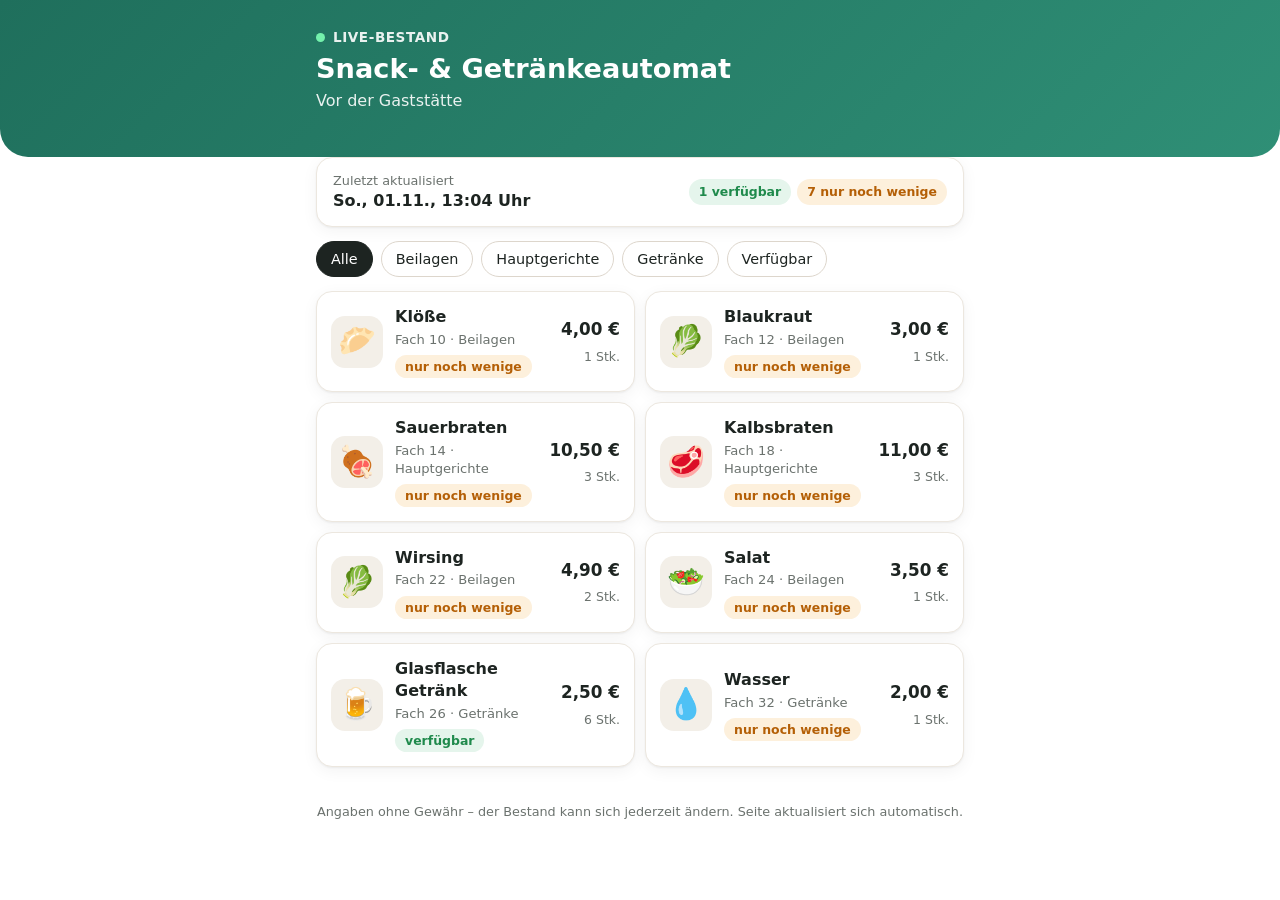
==== index.html @ 4660af88 "Befüllungs-Info: letzte/nächste Befüllung (refill-done, refill-next)" ====
<!doctype html>
<html lang="de">
<head>
  <meta charset="utf-8">
  <meta name="viewport" content="width=device-width, initial-scale=1, viewport-fit=cover">
  <title>Live-Bestand – Automat</title>
  <meta name="description" content="Was ist gerade im Automaten? Aktueller Live-Bestand.">
  <meta name="theme-color" content="#1f6f5c">
  <meta name="color-scheme" content="light">
  <link rel="icon" href="data:image/svg+xml,<svg xmlns='http://www.w3.org/2000/svg' viewBox='0 0 100 100'><text y='.9em' font-size='90'>🥤</text></svg>">
  <link rel="stylesheet" href="style.css">
</head>
<body>
  <header class="hero">
    <div class="wrap">
      <p class="eyebrow"><span class="dot" aria-hidden="true"></span> Live-Bestand</p>
      <h1 id="machine">Unser Automat</h1>
      <p id="location" class="sub"></p>
    </div>
  </header>

  <main class="wrap">
    <div id="example" class="notice" hidden></div>

    <section id="refill" class="refill" hidden aria-live="polite">
      <p id="refill-last" hidden>🔄 <span class="muted">Letzte Befüllung:</span> <strong id="refill-last-val"></strong></p>
      <p id="refill-next" hidden>📅 <span class="muted">Nächste Befüllung:</span> <strong id="refill-next-val"></strong><span id="refill-next-note"></span></p>
    </section>

    <section class="bar" aria-live="polite">
      <div>
        <span class="muted">Zuletzt aktualisiert</span>
        <strong id="updated">–</strong>
      </div>
      <div class="summary" id="summary"></div>
    </section>

    <nav class="filters" id="filters" aria-label="Kategorien"></nav>

    <ul id="list" class="list" aria-busy="true">
      <li class="skeleton"></li><li class="skeleton"></li><li class="skeleton"></li>
    </ul>

    <p id="error" class="error" hidden>Bestand konnte gerade nicht geladen werden. Wir versuchen es gleich erneut.</p>
  </main>

  <footer class="wrap foot">
    <p>Angaben ohne Gewähr – der Bestand kann sich jederzeit ändern. Seite aktualisiert sich automatisch.</p>
  </footer>
  <script src="app.js"></script>
</body>
</html>
---- style.css ----
:root{
  --bg:transparent; --card:#fff; --ink:#1d2421; --muted:#6b726e; --brand:#1f6f5c; --brand2:#2f8f76;
  --ok:#1f8a4c; --ok-bg:#e5f5ec; --low:#b45f06; --low-bg:#fdf0dc; --out:#9a3434; --out-bg:#f8e3e3;
  --radius:16px; --shadow:0 1px 2px rgba(0,0,0,.05),0 4px 16px rgba(0,0,0,.05);
}
*{box-sizing:border-box}
html{-webkit-text-size-adjust:100%}
html,body{background:transparent}
body{margin:0;min-width:0;overflow-x:hidden;font-family:system-ui,-apple-system,"Segoe UI",Roboto,"Helvetica Neue",Arial,sans-serif;background:var(--bg);color:var(--ink);line-height:1.4}
.wrap{max-width:680px;margin:0 auto;padding:0 16px}
.hero{background:linear-gradient(135deg,var(--brand),var(--brand2));color:#fff;padding:28px 0 44px;border-radius:0 0 28px 28px}
.eyebrow{margin:0 0 6px;font-size:.85rem;font-weight:600;letter-spacing:.04em;text-transform:uppercase;opacity:.9;display:flex;align-items:center;gap:8px}
.dot{width:9px;height:9px;border-radius:50%;background:#7dffb5;box-shadow:0 0 0 0 rgba(125,255,181,.7);animation:pulse 2s infinite}
@keyframes pulse{70%{box-shadow:0 0 0 9px rgba(125,255,181,0)}100%{box-shadow:0 0 0 0 rgba(125,255,181,0)}}
h1{margin:0;font-size:1.7rem;line-height:1.15}
.sub{margin:6px 0 0;opacity:.9}
main{margin-top:-26px}
.right{min-width:0}
.notice{background:#fff8d6;border:1px solid #f0dc8a;color:#6b5600;padding:10px 14px;border-radius:12px;margin-bottom:12px;font-size:.9rem}
.refill{border:1px solid #d6e9e2;background:#f1f8f5;border-radius:12px;padding:8px 14px;margin-bottom:12px;font-size:.88rem}
.refill[hidden],.refill p[hidden]{display:none}
.refill p{margin:2px 0;overflow-wrap:anywhere}
.bar{border:1px solid #ece7df;background:var(--card);border-radius:var(--radius);box-shadow:var(--shadow);padding:14px 16px;display:flex;justify-content:space-between;align-items:center;gap:12px;flex-wrap:wrap}
.bar .muted{display:block;font-size:.8rem}
.muted{color:var(--muted)}
.summary{display:flex;gap:6px;flex-wrap:wrap}
.pill{font-size:.78rem;font-weight:600;padding:4px 10px;border-radius:999px;white-space:nowrap}
.pill.verfuegbar{background:var(--ok-bg);color:var(--ok)}
.pill.wenige{background:var(--low-bg);color:var(--low)}
.pill.ausverkauft{background:var(--out-bg);color:var(--out)}
.filters{display:flex;gap:8px;overflow-x:auto;padding:14px 0 4px;scrollbar-width:none}
.filters::-webkit-scrollbar{display:none}
.filters button{font:inherit;font-size:.9rem;border:1px solid #ddd6cc;background:#fff;color:var(--ink);padding:7px 14px;border-radius:999px;cursor:pointer;white-space:nowrap}
.filters button[aria-pressed="true"]{background:var(--ink);color:#fff;border-color:var(--ink)}
.list{list-style:none;margin:10px 0 0;padding:0;display:grid;gap:10px}
@media (min-width:560px){.list{grid-template-columns:1fr 1fr}}
.item{border:1px solid #ece7df;background:var(--card);border-radius:var(--radius);box-shadow:var(--shadow);padding:14px;display:flex;gap:12px;align-items:center}
.item.ausverkauft{opacity:.62}
.item.ausverkauft .emoji{filter:grayscale(1)}
.emoji{font-size:1.9rem;width:52px;height:52px;flex:none;display:grid;place-items:center;background:#f3efe8;border-radius:14px}
.info{flex:1;min-width:0}
.name{font-weight:650;margin:0 0 2px;overflow-wrap:anywhere}
.meta{font-size:.82rem;color:var(--muted);margin:0 0 6px}
.right{text-align:right;flex:none;display:flex;flex-direction:column;align-items:flex-end;gap:6px}
.price{font-weight:700;font-size:1.05rem}
.qty{font-size:.78rem;color:var(--muted)}
.skeleton{height:80px;border-radius:var(--radius);background:linear-gradient(90deg,#ece7df 25%,#f5f1eb 50%,#ece7df 75%);background-size:200% 100%;animation:sh 1.2s infinite}
@keyframes sh{to{background-position:-200% 0}}
.error{background:var(--out-bg);color:var(--out);padding:10px 14px;border-radius:12px;margin-top:12px}
.empty{color:var(--muted);text-align:center;padding:24px}
.foot{color:var(--muted);font-size:.8rem;padding:24px 16px 40px;text-align:center}
@media (prefers-reduced-motion:reduce){.dot,.skeleton{animation:none}}
/* Sehr schmale Breiten (z. B. iframe in Seitenleiste / kleine Handys) */
@media (max-width:360px){
  .wrap{padding:0 10px}
  .hero{padding:20px 0 38px;border-radius:0 0 20px 20px}
  h1{font-size:1.35rem}
  .item{padding:10px;gap:8px}
  .emoji{width:40px;height:40px;font-size:1.5rem;border-radius:10px}
  .price{font-size:.95rem}
  .bar{padding:12px}
}
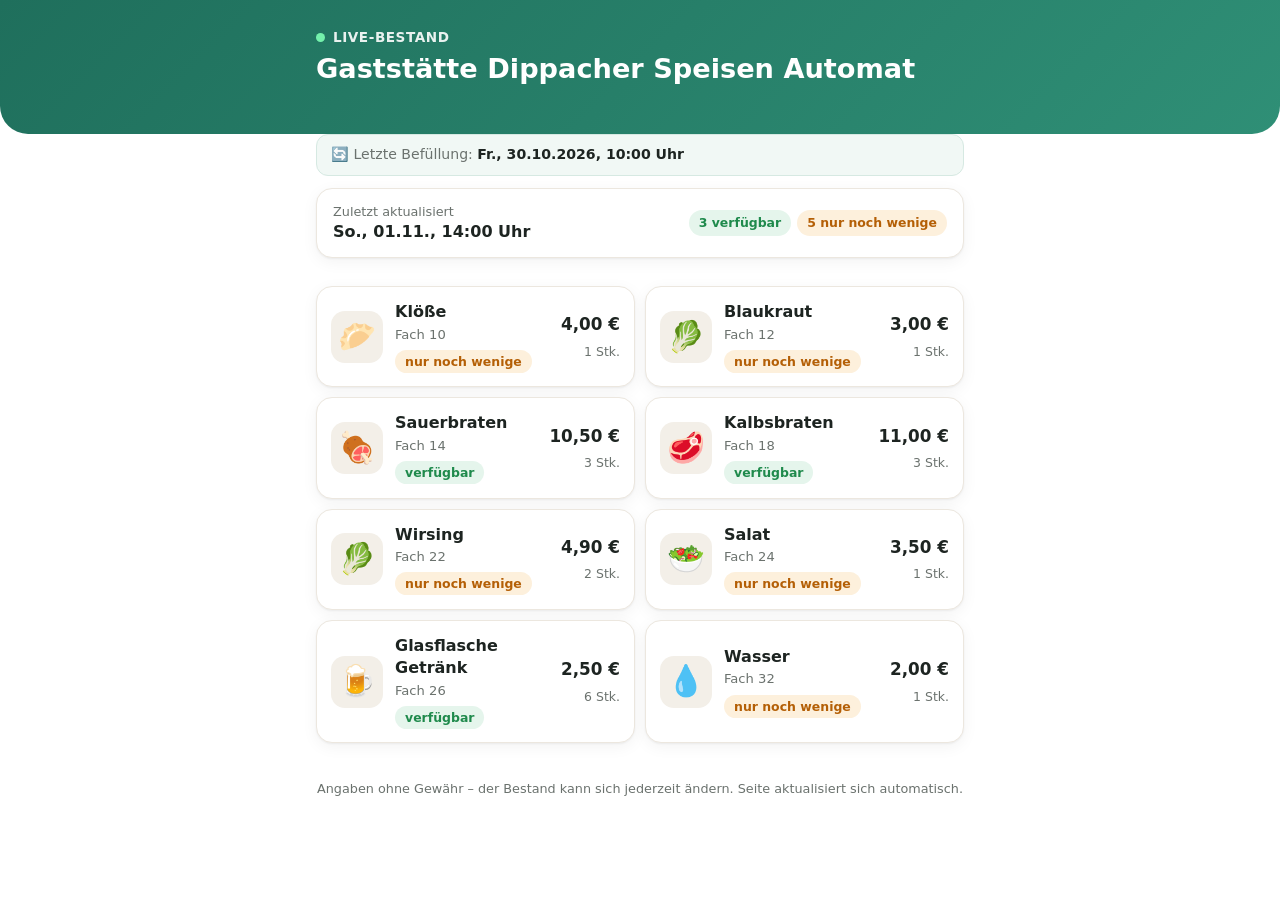
==== commit ec923ea6: "Titel: Gaststätte Dippacher Speisen Automat" ====
--- a/index.html
+++ b/index.html
@@ -3,7 +3,7 @@
 <head>
   <meta charset="utf-8">
   <meta name="viewport" content="width=device-width, initial-scale=1, viewport-fit=cover">
-  <title>Live-Bestand – Automat</title>
+  <title>Gaststätte Dippacher Speisen Automat – Live-Bestand</title>
   <meta name="description" content="Was ist gerade im Automaten? Aktueller Live-Bestand.">
   <meta name="theme-color" content="#1f6f5c">
   <meta name="color-scheme" content="light">
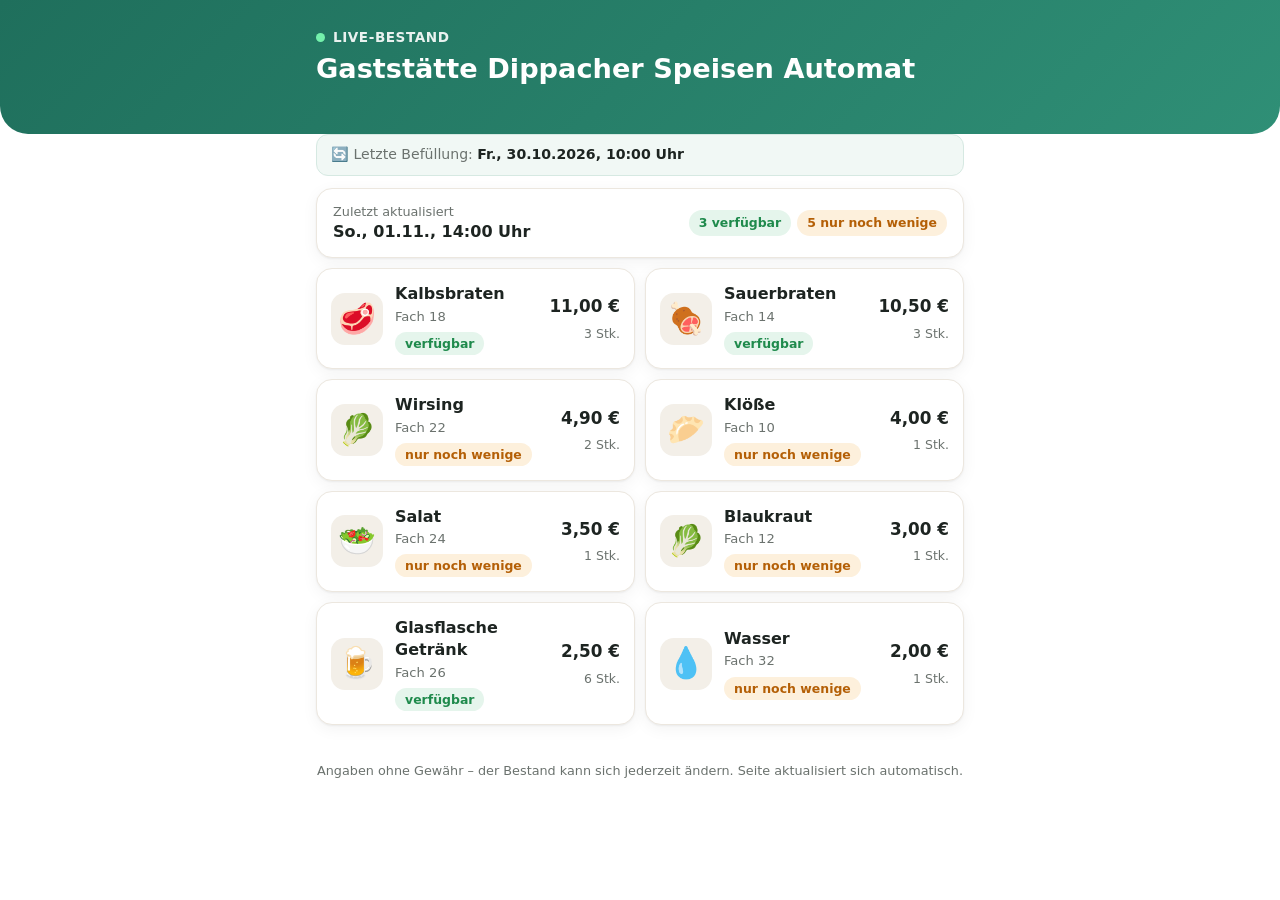
==== commit e4d3adc5: "Kategorie-Navigation entfernt, Cache-Busting" ====
--- a/index.html
+++ b/index.html
@@ -8,7 +8,7 @@
   <meta name="theme-color" content="#1f6f5c">
   <meta name="color-scheme" content="light">
   <link rel="icon" href="data:image/svg+xml,<svg xmlns='http://www.w3.org/2000/svg' viewBox='0 0 100 100'><text y='.9em' font-size='90'>🥤</text></svg>">
-  <link rel="stylesheet" href="style.css">
+  <link rel="stylesheet" href="style.css?v=3">
 </head>
 <body>
   <header class="hero">
@@ -35,7 +35,6 @@
       <div class="summary" id="summary"></div>
     </section>
 
-    <nav class="filters" id="filters" aria-label="Kategorien"></nav>
 
     <ul id="list" class="list" aria-busy="true">
       <li class="skeleton"></li><li class="skeleton"></li><li class="skeleton"></li>
@@ -47,6 +46,6 @@
   <footer class="wrap foot">
     <p>Angaben ohne Gewähr – der Bestand kann sich jederzeit ändern. Seite aktualisiert sich automatisch.</p>
   </footer>
-  <script src="app.js"></script>
+  <script src="app.js?v=3"></script>
 </body>
 </html>
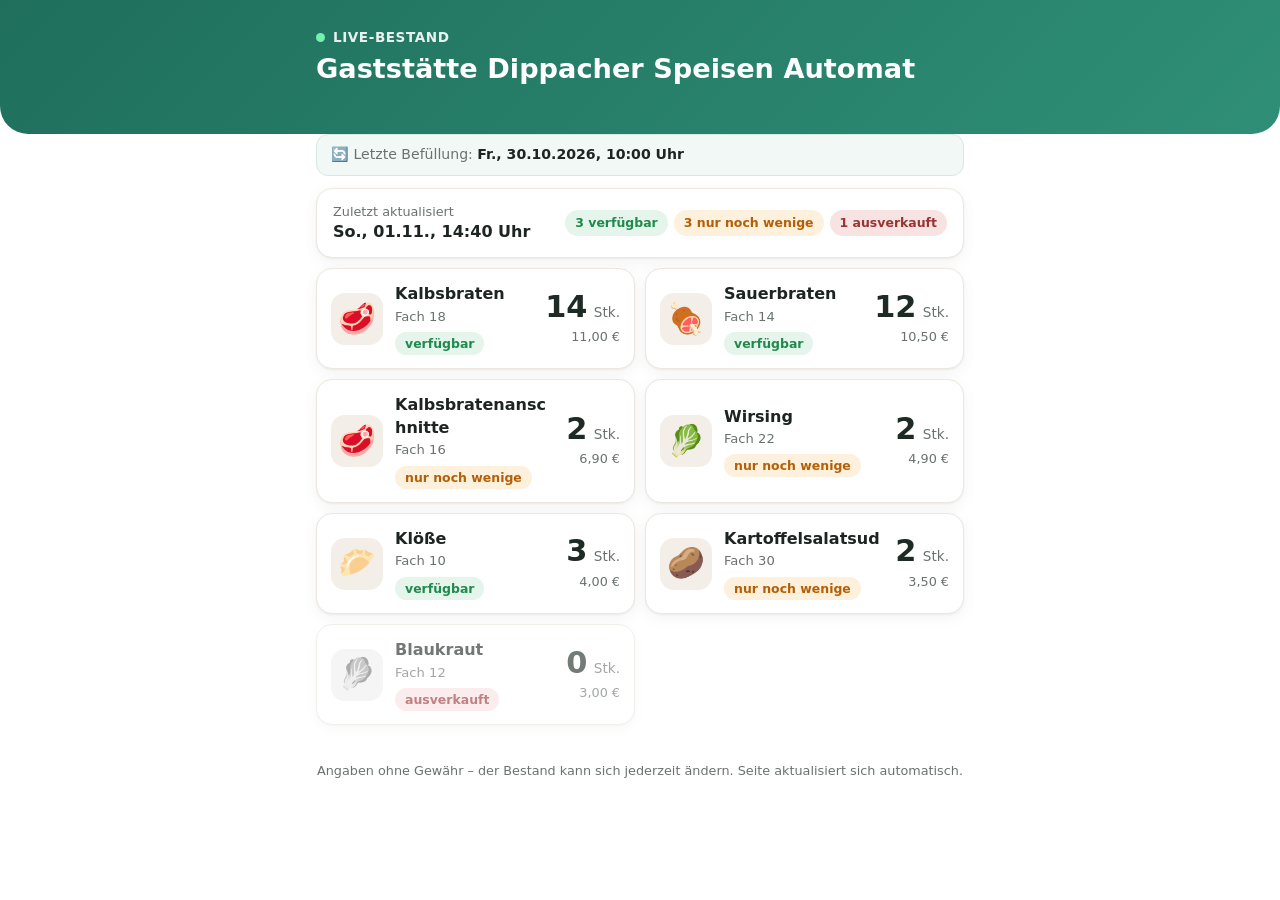
==== commit d516dfe3: "Artikel bereinigt, Stueckzahl prominent, Preis kleiner" ====
--- a/index.html
+++ b/index.html
@@ -8,7 +8,7 @@
   <meta name="theme-color" content="#1f6f5c">
   <meta name="color-scheme" content="light">
   <link rel="icon" href="data:image/svg+xml,<svg xmlns='http://www.w3.org/2000/svg' viewBox='0 0 100 100'><text y='.9em' font-size='90'>🥤</text></svg>">
-  <link rel="stylesheet" href="style.css?v=3">
+  <link rel="stylesheet" href="style.css?v=4">
 </head>
 <body>
   <header class="hero">
@@ -46,6 +46,6 @@
   <footer class="wrap foot">
     <p>Angaben ohne Gewähr – der Bestand kann sich jederzeit ändern. Seite aktualisiert sich automatisch.</p>
   </footer>
-  <script src="app.js?v=3"></script>
+  <script src="app.js?v=4"></script>
 </body>
 </html>
--- a/style.css
+++ b/style.css
@@ -42,8 +42,8 @@
 .name{font-weight:650;margin:0 0 2px;overflow-wrap:anywhere}
 .meta{font-size:.82rem;color:var(--muted);margin:0 0 6px}
 .right{text-align:right;flex:none;display:flex;flex-direction:column;align-items:flex-end;gap:6px}
-.price{font-weight:700;font-size:1.05rem}
-.qty{font-size:.78rem;color:var(--muted)}
+.price{font-weight:500;font-size:.8rem;color:var(--muted)}
+.qty{font-size:.85rem;color:var(--muted);white-space:nowrap}.qty b{font-size:1.9rem;font-weight:800;color:var(--text,#1d2b24);line-height:1;margin-right:2px}
 .skeleton{height:80px;border-radius:var(--radius);background:linear-gradient(90deg,#ece7df 25%,#f5f1eb 50%,#ece7df 75%);background-size:200% 100%;animation:sh 1.2s infinite}
 @keyframes sh{to{background-position:-200% 0}}
 .error{background:var(--out-bg);color:var(--out);padding:10px 14px;border-radius:12px;margin-top:12px}
@@ -57,6 +57,6 @@
   h1{font-size:1.35rem}
   .item{padding:10px;gap:8px}
   .emoji{width:40px;height:40px;font-size:1.5rem;border-radius:10px}
-  .price{font-size:.95rem}
+  .price{font-size:.75rem}
   .bar{padding:12px}
 }
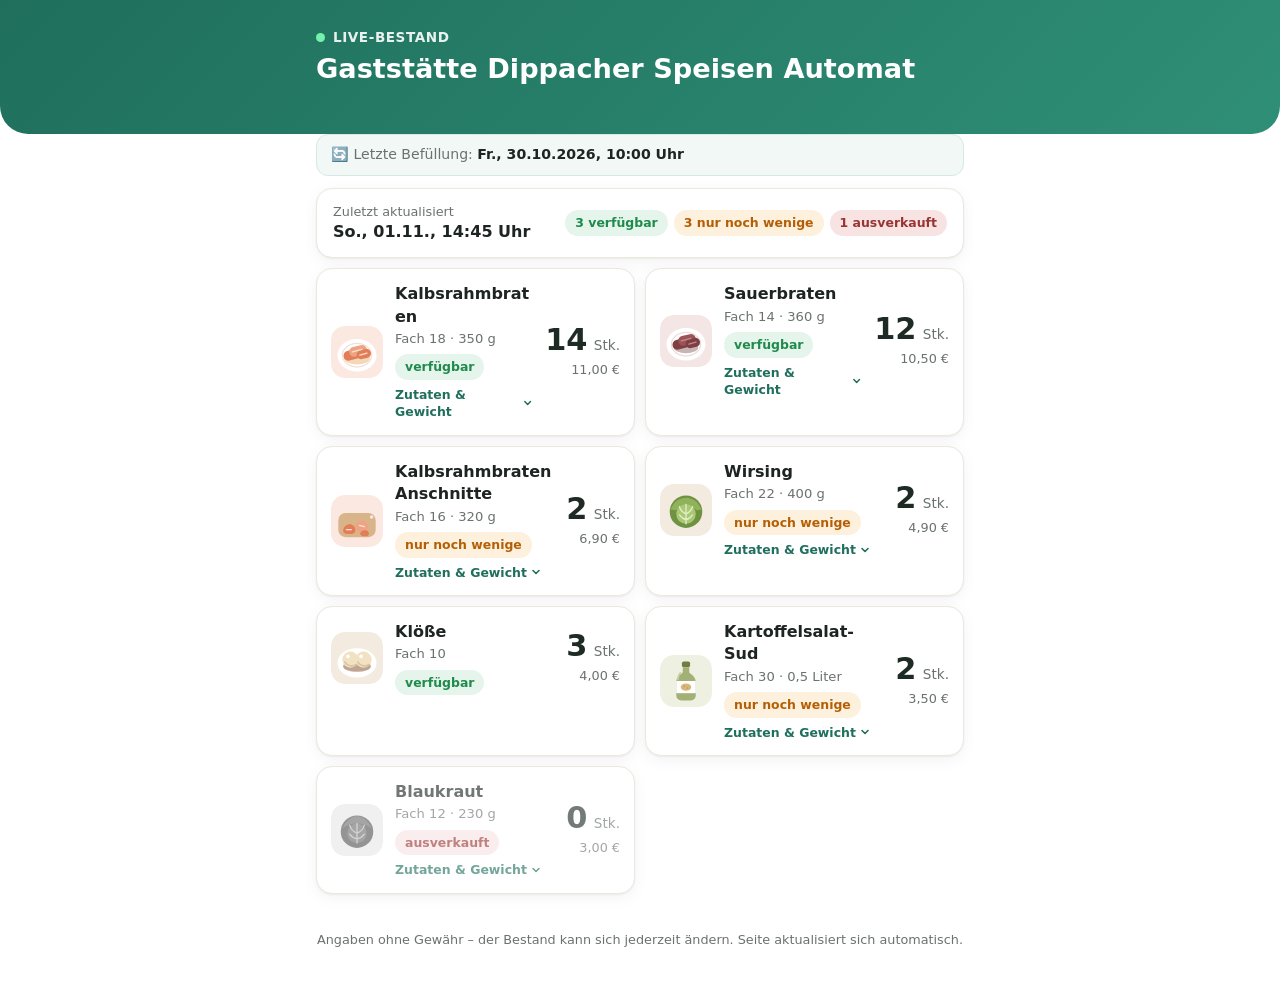
==== commit 55c190f6: "Eigene SVG-Icons, Gewicht & Zutaten laut Etikett (details.json) als aufklappbare Details" ====
--- a/index.html
+++ b/index.html
@@ -8,7 +8,7 @@
   <meta name="theme-color" content="#1f6f5c">
   <meta name="color-scheme" content="light">
   <link rel="icon" href="data:image/svg+xml,<svg xmlns='http://www.w3.org/2000/svg' viewBox='0 0 100 100'><text y='.9em' font-size='90'>🥤</text></svg>">
-  <link rel="stylesheet" href="style.css?v=4">
+  <link rel="stylesheet" href="style.css?v=5">
 </head>
 <body>
   <header class="hero">
@@ -46,6 +46,6 @@
   <footer class="wrap foot">
     <p>Angaben ohne Gewähr – der Bestand kann sich jederzeit ändern. Seite aktualisiert sich automatisch.</p>
   </footer>
-  <script src="app.js?v=4"></script>
+  <script src="app.js?v=5"></script>
 </body>
 </html>
--- a/style.css
+++ b/style.css
@@ -32,15 +32,43 @@
 .filters::-webkit-scrollbar{display:none}
 .filters button{font:inherit;font-size:.9rem;border:1px solid #ddd6cc;background:#fff;color:var(--ink);padding:7px 14px;border-radius:999px;cursor:pointer;white-space:nowrap}
 .filters button[aria-pressed="true"]{background:var(--ink);color:#fff;border-color:var(--ink)}
-.list{list-style:none;margin:10px 0 0;padding:0;display:grid;gap:10px}
+.list{list-style:none;margin:10px 0 0;padding:0;display:grid;gap:10px;grid-auto-flow:row dense}
 @media (min-width:560px){.list{grid-template-columns:1fr 1fr}}
-.item{border:1px solid #ece7df;background:var(--card);border-radius:var(--radius);box-shadow:var(--shadow);padding:14px;display:flex;gap:12px;align-items:center}
-.item.ausverkauft{opacity:.62}
+.item{border:1px solid #ece7df;background:var(--card);border-radius:var(--radius);box-shadow:var(--shadow);padding:0;overflow:hidden}
+.row{all:unset;box-sizing:border-box;width:100%;padding:14px;display:flex;gap:12px;align-items:center;cursor:default}
+button.row{cursor:pointer;-webkit-tap-highlight-color:transparent}
+button.row:hover{background:#fcfaf7}
+button.row:focus-visible{outline:3px solid var(--brand2);outline-offset:-3px;border-radius:var(--radius)}
+.item.open{grid-column:1/-1}
+.item.ausverkauft .row{opacity:.62}
 .item.ausverkauft .emoji{filter:grayscale(1)}
-.emoji{font-size:1.9rem;width:52px;height:52px;flex:none;display:grid;place-items:center;background:#f3efe8;border-radius:14px}
+.emoji{font-size:1.9rem;width:52px;height:52px;flex:none;display:grid;place-items:center;background:#f3efe8;border-radius:14px;overflow:hidden}
+.emoji.has-icon{background:none}
+.emoji img{width:100%;height:100%;display:block}
 .info{flex:1;min-width:0}
-.name{font-weight:650;margin:0 0 2px;overflow-wrap:anywhere}
-.meta{font-size:.82rem;color:var(--muted);margin:0 0 6px}
+.info{display:block}
+.name{display:block;font-weight:650;margin:0 0 2px;overflow-wrap:anywhere}
+.meta{display:block;font-size:.82rem;color:var(--muted);margin:0 0 6px}
+.tags{display:flex;flex-wrap:wrap;align-items:center;gap:6px 10px}
+.more{display:inline-flex;align-items:center;gap:3px;font-size:.78rem;font-weight:600;color:var(--brand)}
+.more svg{width:12px;height:12px;transition:transform .2s}
+.item.open .more svg{transform:rotate(180deg)}
+.details{border-top:1px solid #f0ebe3;background:#fbf8f4;padding:14px 16px 16px;font-size:.9rem}
+.details[hidden]{display:none}
+.d-top{display:flex;align-items:baseline;gap:8px 14px;flex-wrap:wrap;margin-bottom:6px}
+.d-weight{display:flex;align-items:baseline;gap:8px}
+.d-weight .muted{font-size:.78rem;text-transform:uppercase;letter-spacing:.04em;font-weight:600}
+.d-weight strong{font-size:1.45rem;font-weight:800;line-height:1}
+.d-portions{font-size:.85rem;color:var(--muted);background:#fff;border:1px solid #ece7df;border-radius:999px;padding:2px 10px}
+.details h3{font-size:.78rem;text-transform:uppercase;letter-spacing:.05em;color:var(--muted);margin:12px 0 4px}
+.d-ingr{margin:0;line-height:1.5}
+.d-ingr strong{font-weight:750;color:var(--ink)}
+.d-allerg{margin:10px 0 0;padding:8px 12px;background:#fff6e6;border:1px solid #f3dfb8;border-radius:10px;font-size:.86rem}
+.d-allerg span{color:#7a5a12}
+.d-hints{margin:0;padding-left:18px;line-height:1.45}
+.d-hints li{margin:2px 0}
+.d-small{margin:10px 0 0;font-size:.75rem;color:var(--muted)}
+.d-small+.d-small{margin-top:2px}
 .right{text-align:right;flex:none;display:flex;flex-direction:column;align-items:flex-end;gap:6px}
 .price{font-weight:500;font-size:.8rem;color:var(--muted)}
 .qty{font-size:.85rem;color:var(--muted);white-space:nowrap}.qty b{font-size:1.9rem;font-weight:800;color:var(--text,#1d2b24);line-height:1;margin-right:2px}
@@ -49,13 +77,14 @@
 .error{background:var(--out-bg);color:var(--out);padding:10px 14px;border-radius:12px;margin-top:12px}
 .empty{color:var(--muted);text-align:center;padding:24px}
 .foot{color:var(--muted);font-size:.8rem;padding:24px 16px 40px;text-align:center}
-@media (prefers-reduced-motion:reduce){.dot,.skeleton{animation:none}}
+@media (prefers-reduced-motion:reduce){.dot,.skeleton{animation:none}.more svg{transition:none}}
 /* Sehr schmale Breiten (z. B. iframe in Seitenleiste / kleine Handys) */
 @media (max-width:360px){
   .wrap{padding:0 10px}
   .hero{padding:20px 0 38px;border-radius:0 0 20px 20px}
   h1{font-size:1.35rem}
-  .item{padding:10px;gap:8px}
+  .row{padding:10px;gap:8px}
+  .details{padding:12px}
   .emoji{width:40px;height:40px;font-size:1.5rem;border-radius:10px}
   .price{font-size:.75rem}
   .bar{padding:12px}
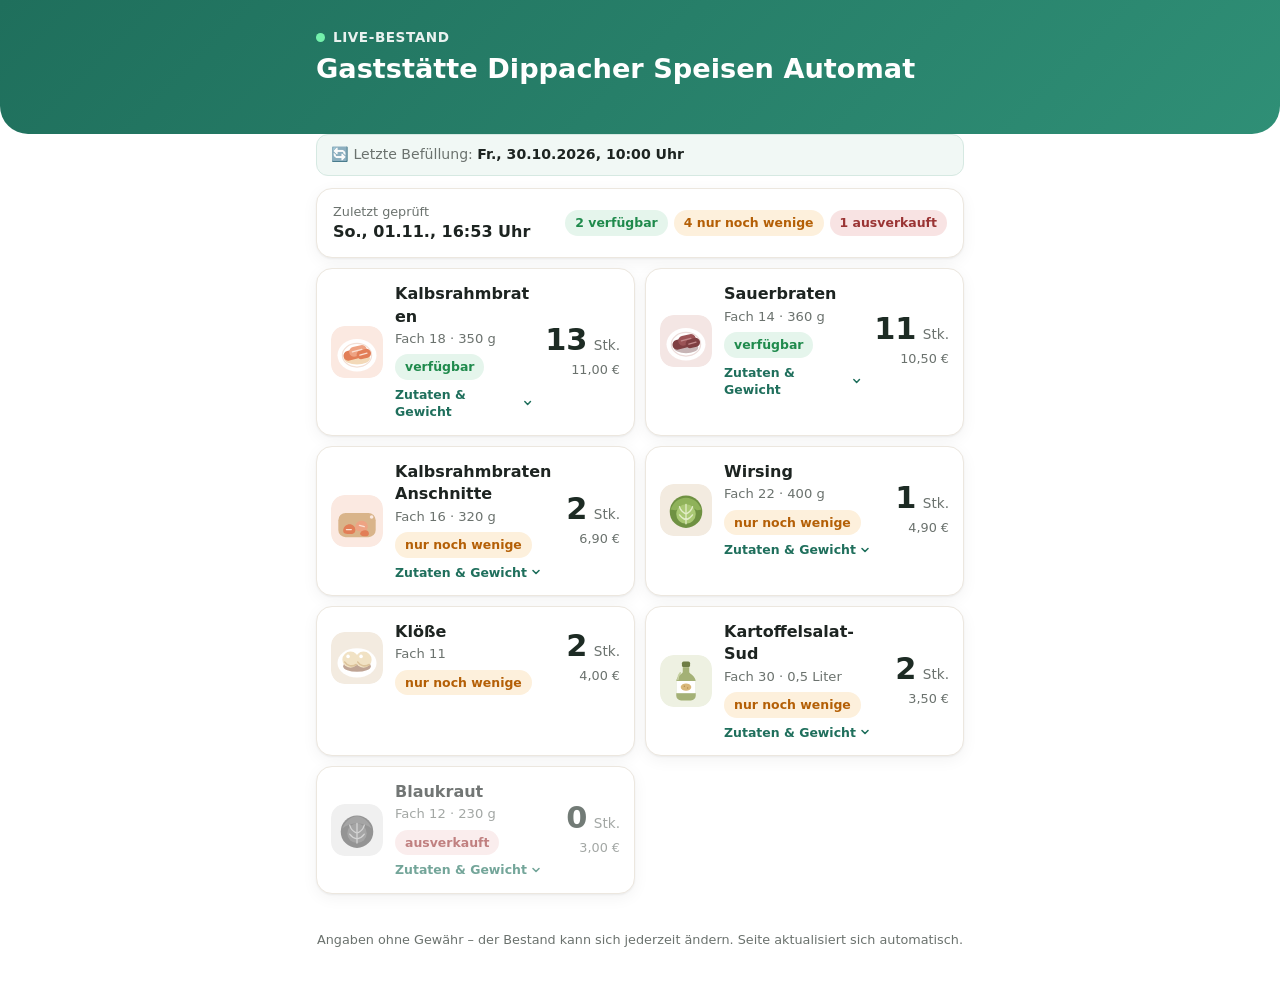
==== commit f65da528: "Zuletzt geprueft (Heartbeat) statt nur letzter Aenderung" ====
--- a/index.html
+++ b/index.html
@@ -8,7 +8,7 @@
   <meta name="theme-color" content="#1f6f5c">
   <meta name="color-scheme" content="light">
   <link rel="icon" href="data:image/svg+xml,<svg xmlns='http://www.w3.org/2000/svg' viewBox='0 0 100 100'><text y='.9em' font-size='90'>🥤</text></svg>">
-  <link rel="stylesheet" href="style.css?v=5">
+  <link rel="stylesheet" href="style.css?v=6">
 </head>
 <body>
   <header class="hero">
@@ -29,7 +29,7 @@
 
     <section class="bar" aria-live="polite">
       <div>
-        <span class="muted">Zuletzt aktualisiert</span>
+        <span class="muted">Zuletzt geprüft</span>
         <strong id="updated">–</strong>
       </div>
       <div class="summary" id="summary"></div>
@@ -46,6 +46,6 @@
   <footer class="wrap foot">
     <p>Angaben ohne Gewähr – der Bestand kann sich jederzeit ändern. Seite aktualisiert sich automatisch.</p>
   </footer>
-  <script src="app.js?v=5"></script>
+  <script src="app.js?v=6"></script>
 </body>
 </html>
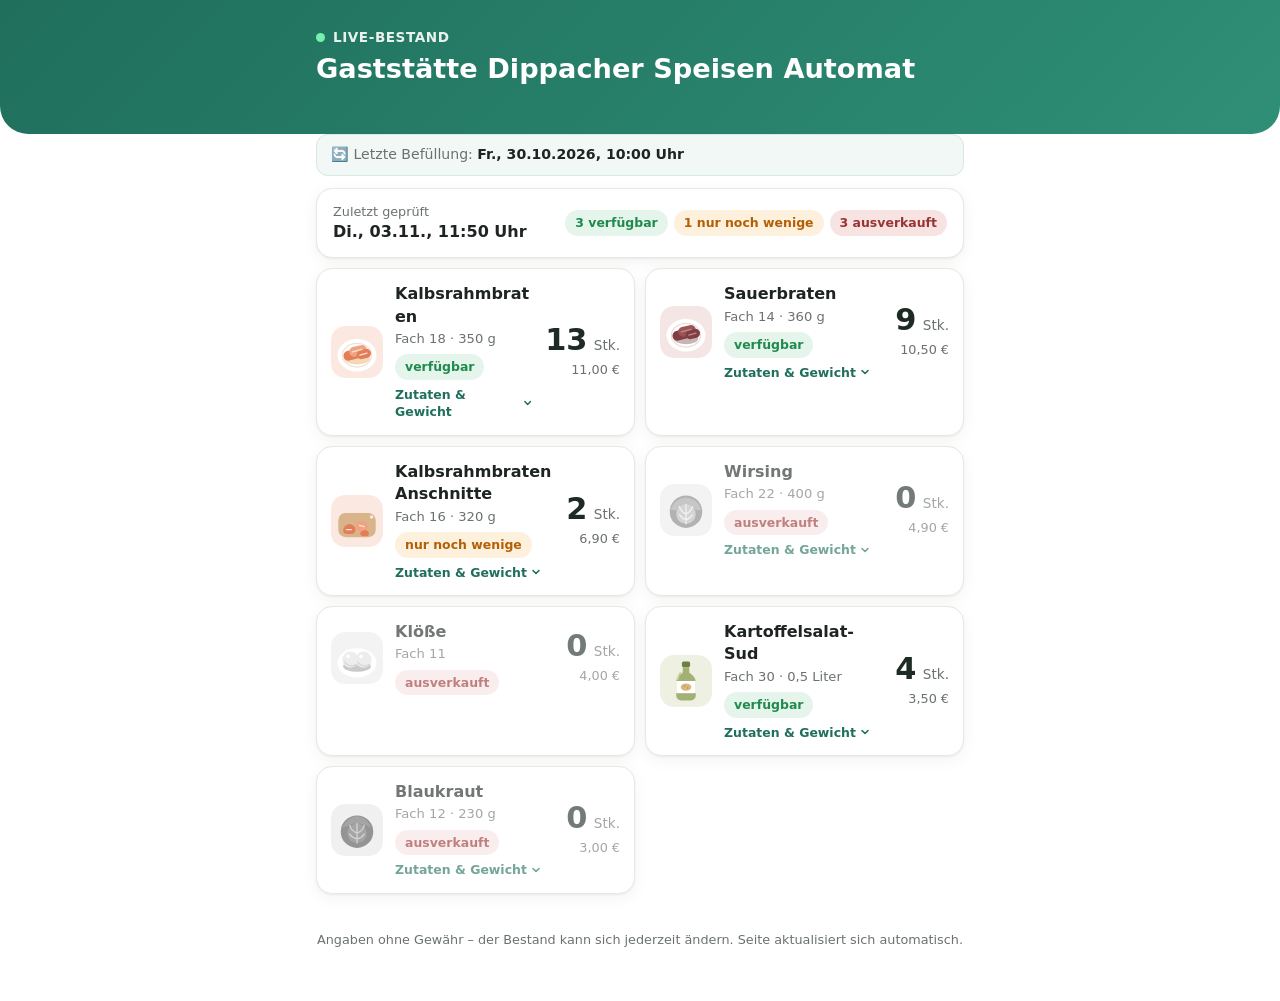
==== commit 91c3c68c: "Einbettungsmodus: ohne Kopfbereich, schlicht, Hoehenmeldung" ====
--- a/index.html
+++ b/index.html
@@ -8,7 +8,8 @@
   <meta name="theme-color" content="#1f6f5c">
   <meta name="color-scheme" content="light">
   <link rel="icon" href="data:image/svg+xml,<svg xmlns='http://www.w3.org/2000/svg' viewBox='0 0 100 100'><text y='.9em' font-size='90'>🥤</text></svg>">
-  <link rel="stylesheet" href="style.css?v=6">
+  <script>try{if(window.self!==window.top||/[?&]embed=1/.test(location.search))document.documentElement.classList.add("embed")}catch(e){document.documentElement.classList.add("embed")}</script>
+  <link rel="stylesheet" href="style.css?v=7">
 </head>
 <body>
   <header class="hero">
@@ -46,6 +47,6 @@
   <footer class="wrap foot">
     <p>Angaben ohne Gewähr – der Bestand kann sich jederzeit ändern. Seite aktualisiert sich automatisch.</p>
   </footer>
-  <script src="app.js?v=6"></script>
+  <script src="app.js?v=7"></script>
 </body>
 </html>
--- a/style.css
+++ b/style.css
@@ -89,3 +89,13 @@
   .price{font-size:.75rem}
   .bar{padding:12px}
 }
+
+/* Eingebettet (iframe auf dippacher.de): ohne eigenen Kopfbereich, bündig und schlicht */
+html.embed .hero,html.embed .foot .sep{display:none}
+html.embed main{margin-top:0}
+html.embed .wrap{max-width:none;padding:0 2px}
+html.embed body{font-family:'Source Sans Pro',system-ui,-apple-system,"Segoe UI",Roboto,Arial,sans-serif}
+html.embed .bar{margin-top:2px}
+html.embed .foot{padding:14px 2px 8px;text-align:left}
+html.embed .list{grid-template-columns:repeat(auto-fill,minmax(300px,1fr))}
+html.embed .item.open{grid-column:1/-1}
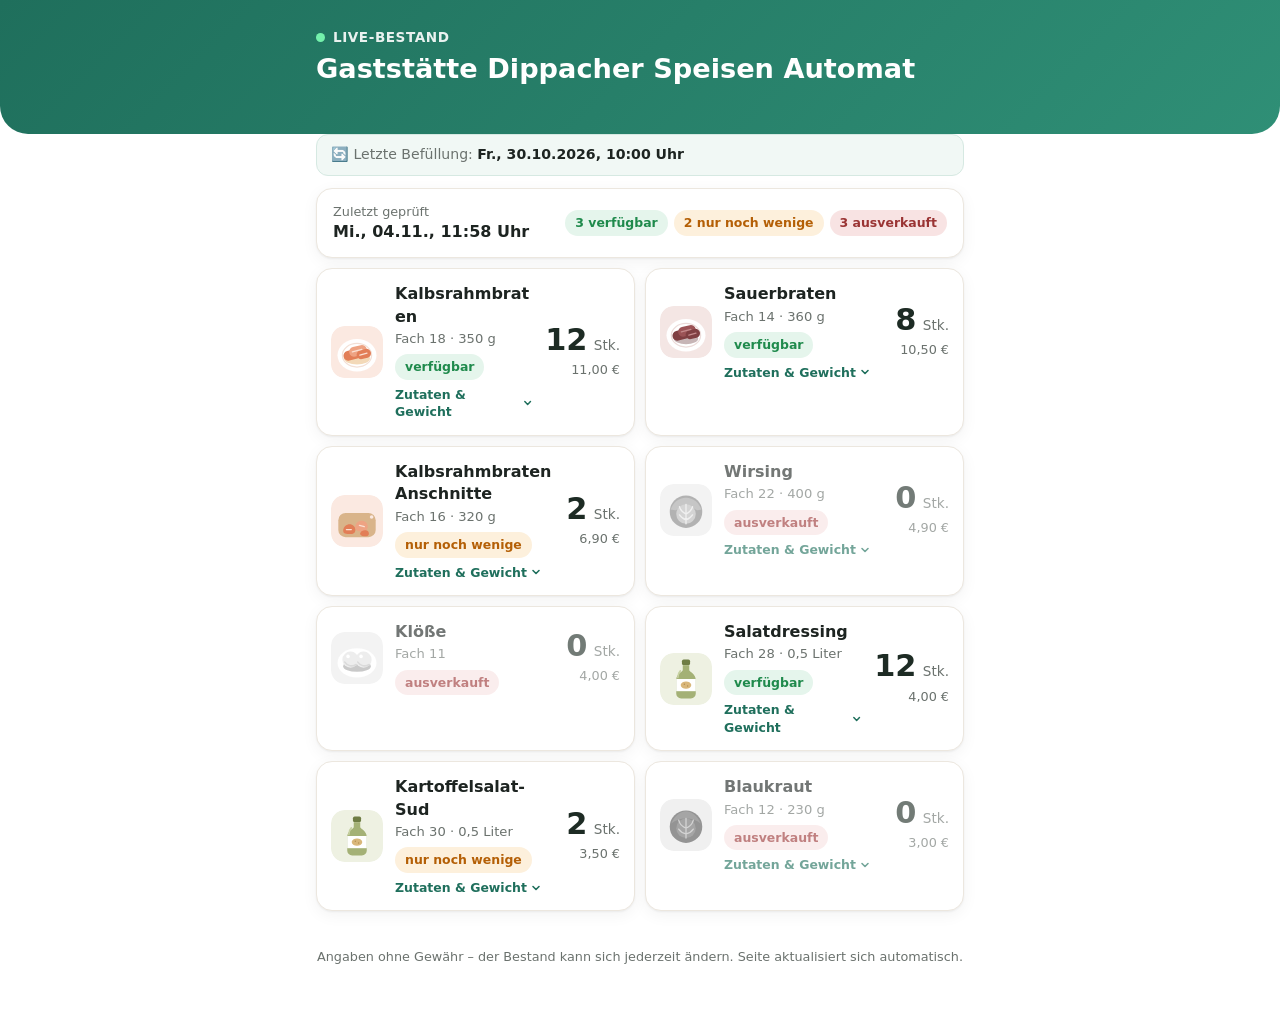
==== commit 7805dbe7: "Salatdressing (Fach 28/29), Altershinweis-Unterstuetzung, Slotmap Bier 26/27" ====
--- a/index.html
+++ b/index.html
@@ -9,7 +9,7 @@
   <meta name="color-scheme" content="light">
   <link rel="icon" href="data:image/svg+xml,<svg xmlns='http://www.w3.org/2000/svg' viewBox='0 0 100 100'><text y='.9em' font-size='90'>🥤</text></svg>">
   <script>try{if(window.self!==window.top||/[?&]embed=1/.test(location.search))document.documentElement.classList.add("embed")}catch(e){document.documentElement.classList.add("embed")}</script>
-  <link rel="stylesheet" href="style.css?v=7">
+  <link rel="stylesheet" href="style.css?v=8">
 </head>
 <body>
   <header class="hero">
@@ -47,6 +47,6 @@
   <footer class="wrap foot">
     <p>Angaben ohne Gewähr – der Bestand kann sich jederzeit ändern. Seite aktualisiert sich automatisch.</p>
   </footer>
-  <script src="app.js?v=7"></script>
+  <script src="app.js?v=8"></script>
 </body>
 </html>
--- a/style.css
+++ b/style.css
@@ -99,3 +99,5 @@
 html.embed .foot{padding:14px 2px 8px;text-align:left}
 html.embed .list{grid-template-columns:repeat(auto-fill,minmax(300px,1fr))}
 html.embed .item.open{grid-column:1/-1}
+
+.age{display:block;margin:3px 0 2px;font-size:.78rem;font-weight:600;color:#a13036}
